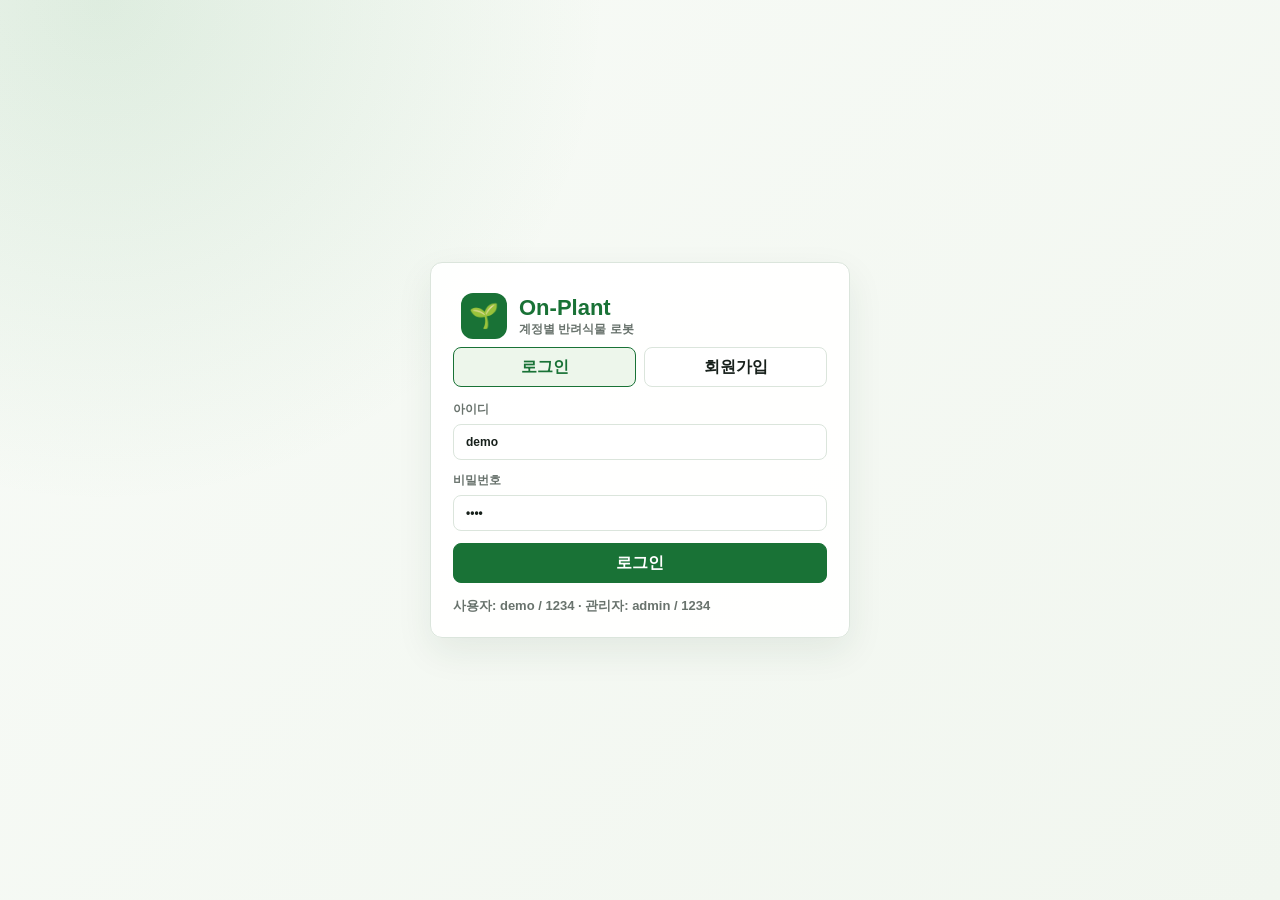
==== static/index.html @ 60b6fd69 "Initial server split" ====
<!doctype html>
<html lang="ko">
<head>
  <meta charset="utf-8">
  <meta name="viewport" content="width=device-width, initial-scale=1">
  <title>On-Plant</title>
  <link rel="stylesheet" href="/static/styles.css?v=web18">
</head>
<body>
  <section class="login-screen" id="loginScreen">
    <div class="login-card">
      <div class="brand login-brand"><div class="brand-mark">🌱</div><div><div class="brand-title">On-Plant</div><div class="brand-sub">계정별 반려식물 로봇</div></div></div>
      <div class="login-tabs"><button class="login-tab active" id="loginTab">로그인</button><button class="login-tab" id="registerTab">회원가입</button></div>
      <div class="login-form">
        <label>아이디<input id="loginUsername" autocomplete="username" value="demo"></label>
        <label>비밀번호<input id="loginPassword" type="password" autocomplete="current-password" value="1234"></label>
        <label class="register-only hidden">표시 이름<input id="displayName" value="사용자"></label>
        <label class="register-only hidden">식물 이름<input id="registerPlantName" value="하월시아"></label>
        <button class="primary" id="loginSubmit">로그인</button>
      </div>
      <p class="login-help">사용자: demo / 1234 · 관리자: admin / 1234</p>
    </div>
  </section>

  <div class="app hidden" id="appRoot">
    <aside class="sidebar">
      <div class="brand"><div class="brand-mark">🌱</div><div><div class="brand-title">On-Plant</div><div class="brand-sub">Robot Plant Care</div></div></div>
      <nav class="nav" id="mainNav">
        <button class="nav-item active" data-view="dashboard"><span class="nav-icon">🏠</span><span class="nav-label">대시보드</span></button>
        <button class="nav-item" data-view="live"><span class="nav-icon">📡</span><span class="nav-label">실시간 화면</span></button>
        <button class="nav-item" data-view="history"><span class="nav-icon">📈</span><span class="nav-label">센서 기록</span></button>
        <button class="nav-item" data-view="move"><span class="nav-icon">🧭</span><span class="nav-label">실행 로그</span></button>
        <button class="nav-item" data-view="control"><span class="nav-icon">🎛</span><span class="nav-label">제어/설정</span></button>
        <button class="nav-item" data-view="board"><span class="nav-icon">💬</span><span class="nav-label">관리 게시판</span></button>
        <button class="nav-item admin-only hidden" data-view="kiosk"><span class="nav-icon">🖥</span><span class="nav-label">키오스크</span></button>
        <button class="nav-item admin-only hidden" data-view="admin"><span class="nav-icon">🔗</span><span class="nav-label">계정/로봇</span></button>
      </nav>
      <div class="sidebar-foot"><div class="tiny-label">로그인 계정</div><strong id="currentUser">--</strong><button id="logoutButton" style="width:100%; margin-top:10px;">로그아웃</button></div>
    </aside>

    <main class="main">
      <header class="topbar"><div><h1 id="pageTitle">메인 대시보드</h1><p id="pageSub">하월시아 기준으로 식물 상태를 확인합니다.</p></div></header>

      <section class="view active" id="view-dashboard">
        <div class="plant-header"><div class="plant-avatar" id="plantAvatar"></div><div><div class="plant-title-line"><div class="plant-name" id="plantName">하월시아</div><button class="icon-edit" id="editPlantName" title="식물 이름과 사진 수정">✎</button></div><div class="robot-meta"><span class="muted" id="robotName">Raspbot A</span><span class="connection-pill offline" id="connectionPill">오프라인</span></div></div><div class="status-pill" id="statusPill">대기</div></div>
        <div class="dashboard-grid">
          <article class="panel summary-card"><h2>식물 상태 요약</h2><div class="status-line"><span class="face" id="statusEmoji">⏳</span><span>현재 상태 : <strong id="statusLevel">대기</strong></span></div><p id="statusMessage">아직 수신된 센서 데이터가 없습니다.</p></article>
          <article class="panel metric"><div class="metric-icon danger">🌡</div><div class="metric-title">온도</div><div class="metric-value"><span id="temperature">--</span>°C</div></article>
          <article class="panel metric"><div class="metric-icon water">💧</div><div class="metric-title">습도</div><div class="metric-value"><span id="humidity">--</span>%</div></article>
          <article class="panel recommend-card"><h2>관리 추천 메시지</h2><div class="recommend"><div class="bot-icon">🤖</div><div id="recommendation">라즈봇 센서 데이터가 들어오면 추천 메시지를 표시합니다.</div></div></article>
          <article class="panel metric"><div class="metric-icon sun">☀</div><div class="metric-title">조도</div><div class="metric-value"><span id="lux">--</span> lx</div></article>
          <article class="panel metric"><div class="metric-icon soil">🌱</div><div class="metric-title">토양수분</div><div class="metric-value"><span id="soil">--</span>%</div></article>
        </div>
        <div class="quick-grid single"><article class="panel plant-profile"><h2>식물 기준</h2><div class="info-list"><div><span>식물 종류</span><strong id="plantSpecies">하월시아</strong></div><div><span>일상 조도</span><strong id="dailyLuxRange">300~800 lux</strong></div><div><span>최적 탐색 조도</span><strong id="luxTarget">800~900 lux</strong></div><div><span>권장 온도</span><strong id="tempRange">18~28°C</strong></div><div><span>권장 습도</span><strong id="humidityRange">35~60%</strong></div><div><span>토양수분</span><strong id="soilRange">20~45%</strong></div></div><p class="profile-note hidden" id="plantNote"></p></article></div>
      </section>

      <section class="view" id="view-live">
        <div class="panel camera-panel"><div class="section-head"><h2>카메라 화면</h2><span class="pill" id="cameraState">카메라 대기</span></div><div class="video-box" id="videoBox"><div><div class="video-icon">📷</div><div id="cameraText">카메라 스트리밍은 로봇 카메라 연결 후 표시됩니다.</div></div></div></div>
        <div class="panel lidar-panel"><div class="section-head"><h2>LiDAR 실시간 맵</h2><div class="lidar-meta"><span id="lidarState">대기</span><span id="lidarUpdated">--</span></div></div><div class="live-phase-card" id="lidarPhaseCard"><div><span class="tiny-label">현재 단계</span><strong id="phaseLabel">대기</strong></div><div><span class="tiny-label">탐색 최고점</span><strong id="phaseBest">--</strong></div><div><span class="tiny-label">현재 오차</span><strong id="phaseLux">--</strong></div><div><span class="tiny-label">복귀 진행</span><strong id="phaseReturn">--</strong></div><div><span class="tiny-label">2차 탐색</span><strong id="phaseSeek">--</strong></div></div><canvas id="lidarCanvas" width="900" height="520"></canvas><div class="lidar-legend"><span><i class="dot robot"></i>로봇</span><span><i class="dot point"></i>감지점</span><span><i class="dot danger"></i>전방 위험</span></div></div>
      </section>

      <section class="view" id="view-history"><div class="panel"><div class="section-head"><div><h2>센서 기록</h2><p class="muted section-note">센서값은 실시간으로 수신하고, 기록은 10분 간격과 주요 상태 변화 시 저장합니다.</p></div><button id="clearHistory">기록 삭제</button></div><canvas id="historyChart" width="1100" height="260"></canvas><div class="table-wrap"><table><thead><tr><th>기록 순번</th><th>시간</th><th>조도</th><th>온도</th><th>습도</th><th>토양수분</th></tr></thead><tbody id="historyRows"></tbody></table></div></div></section>

      <section class="view" id="view-move"><div class="panel"><div class="section-head"><h2>실행 로그</h2><span class="muted">입력 명령과 FSM 상태 변화를 시간순으로 확인합니다.</span></div><div id="moveRows" class="log-list move-list"></div></div></section>

      <section class="view" id="view-control"><div class="control-grid single-column">
        <article class="panel"><h2>사용자 설정</h2><p class="muted section-note">일상적으로 사용하는 출력과 지역 설정입니다.</p><div class="form-grid"><label>스피커 음량<input id="speakerVolume" type="range" min="0" max="100"><output id="speakerVolumeValue">60%</output></label><label>화면 밝기<input id="displayBrightness" type="range" min="0" max="100"><output id="displayBrightnessValue">80%</output></label><label>기본 지역<input id="defaultRegion" maxlength="80" value="진주"></label></div><button class="primary" id="saveConfig">설정 저장</button></article>
      </div></section>

      <section class="view" id="view-board"><div class="board-layout">
        <article class="panel board-menu"><h2>목차</h2><button class="category active" data-category="전체">전체</button><button class="category" data-category="공지">공지</button><button class="category" data-category="자유게시판">자유게시판</button></article>
        <article class="panel board-list" id="boardList"><div class="section-head"><h2>게시글</h2><button class="primary" id="newPostButton">글쓰기</button></div><div id="posts" class="posts title-only"></div></article>
        <article class="panel post-detail hidden" id="postDetail"><div class="section-head"><h2 id="postDetailTitle">게시글</h2><button id="postDetailClose">목록</button></div><div class="post-detail-meta" id="postDetailMeta"></div><div class="post-detail-body" id="postDetailBody"></div><div class="editor-actions"><button id="postEditButton">수정</button><button id="postDeleteButton">삭제</button></div></article>
        <article class="panel post-editor hidden" id="postEditor"><h2 id="postEditorTitle">글쓰기</h2><div class="post-form"><input id="editingPostId" type="hidden"><label>분류<select id="postCategory"><option selected>공지</option><option>자유게시판</option></select></label><label>제목<input id="postTitle" placeholder="제목"></label><label>내용<textarea id="postBody" placeholder="관리 방법, 점검 기록, 문제 해결 내용을 적어두세요."></textarea></label><div class="editor-actions"><button class="primary" id="postSubmit">저장</button><button id="postCancel">취소</button></div></div></article>
      </div></section>

      <section class="view" id="view-admin">
        <div class="admin-grid">
          <article class="panel">
            <h2>계정 목록</h2>
            <div id="adminUsers" class="log-list"></div>
          </article>
          <article class="panel">
            <h2>로봇 연동</h2>
            <div class="form-grid single">
              <label>사용자 아이디<input id="linkUsername" placeholder="demo"></label>
              <label>로봇 고유코드<input id="linkCode" placeholder="OP-0000-0000"></label>
              <label>또는 로봇 ID<input id="linkRobotId" placeholder="raspbot-a"></label>
            </div>
            <div class="admin-actions">
              <button class="primary" id="linkRobotButton">연동 변경</button>
              <button id="openKioskMode">키오스크 모드 열기</button>
            </div>
            <p class="profile-note">라즈봇이 부팅 시 고유코드를 보내면 관리자가 해당 코드를 계정에 연결하는 흐름입니다.</p>
          </article>
          <article class="panel admin-wide">
            <h2>탐색 설정</h2>
            <p class="muted section-note">주행과 생육 기준에 직접 영향을 주는 관리자 전용 설정입니다.</p>
            <div class="form-grid">
              <label>탐색 시간(초)<input id="adminExploreSeconds" type="number" min="5" max="600"></label>
              <label>일상 조도 최소<input id="adminDailyLuxMin" type="number" min="0" max="20000"></label>
              <label>일상 조도 최대<input id="adminDailyLuxMax" type="number" min="0" max="20000"></label>
              <label>최적 탐색 조도 최소<input id="adminSearchLuxMin" type="number" min="0" max="20000"></label>
              <label>최적 탐색 조도 최대<input id="adminSearchLuxMax" type="number" min="0" max="20000"></label>
              <label>조도 과다 기준<input id="adminExcessLux" type="number" min="0" max="20000"></label>
            </div>
            <button class="primary" id="saveAdminConfig">탐색 설정 저장</button>
          </article>
          <article class="panel admin-wide">
            <h2>로봇 명령</h2>
            <div class="drive-command-row"><button class="primary" id="startLightSearch">최적 조도 탐색 시작</button><button class="danger-button" id="stopRobot">정지</button></div>
            <div class="chat-command"><label>텍스트 명령/대화<input id="chatCommandInput" placeholder="예: 오늘 상태 어때?"></label><button class="primary" id="sendChatCommand">전송</button></div>
            <div class="chat-reply hidden" id="chatReply"></div>
            <h2 class="sub-panel-title">명령 로그</h2><div id="commandRows" class="log-list"></div>
          </article>
        </div>
      </section>

      <section class="view" id="view-kiosk">
        <div class="kiosk-shell">
          <article class="panel kiosk-status-panel">
            <div class="section-head"><h2>실행 상태</h2><div class="kiosk-head-actions"><span class="pill" id="kioskUpdated">대기</span><button id="clearKioskLog">로그 초기화</button><button id="enterFullscreen">전체화면</button></div></div>
            <pre id="kioskStatusRows" class="kiosk-status">현재 상태: IDLE
최근 입력: 대기 중
현재 동작: STOP
현재 조도: --
목표 조도: --
최고 조도: --
현재 좌표: --
목표 좌표: --
실행 상태: 대기
남은 시간: --
장애물 상태: clear</pre>
          </article>
          <article class="panel kiosk-log-panel">
            <div class="section-head"><h2>실행 로그</h2><span class="muted">명령과 FSM 상태 변화</span></div>
            <pre id="kioskLogRows" class="kiosk-terminal">입력 대기 상태입니다.</pre>
          </article>
          <article class="panel kiosk-map-panel">
            <div class="section-head"><h2>LiDAR 실시간 맵</h2><span class="muted" id="kioskObstacle">장애물 대기</span></div>
            <canvas id="kioskLidarCanvas" width="720" height="760"></canvas>
            <div class="lidar-legend"><span><i class="dot robot"></i>로봇</span><span><i class="dot point"></i>감지점</span><span><i class="dot danger"></i>전방 위험</span></div>
          </article>
        </div>
      </section>
    </main>
  </div>

  <div class="modal-backdrop hidden" id="profileModal"><div class="modal"><div class="section-head"><h2>프로필 편집</h2><button id="profileCancel">닫기</button></div><div class="profile-edit"><div class="profile-preview" id="profilePreview"></div><div class="profile-fields"><label>식물 이름<input id="profilePlantName" maxlength="64"></label><label>프로필 사진<input id="profileImage" type="file" accept="image/*"></label><div class="editor-actions"><button class="primary" id="profileSave">저장</button><button id="profileImageClear">사진 제거</button></div></div></div></div></div>
  <div class="toast" id="toast">저장되었습니다.</div>
  <script src="/static/app.js?v=web18"></script>
</body>
</html>
---- static/styles.css ----
:root {
  color-scheme: light;
  --bg: #f5f8f3;
  --panel: #ffffff;
  --soft: #edf6eb;
  --ink: #17201b;
  --muted: #69736d;
  --line: #dbe5dc;
  --green: #197236;
  --green-2: #2f8c4a;
  --yellow: #f2a400;
  --blue: #2d9cdb;
  --soil: #8a572d;
  --danger: #bd4747;
  --shadow: 0 14px 36px rgba(28, 62, 38, 0.08);
}

* {
  box-sizing: border-box;
}

body {
  margin: 0;
  background:
    radial-gradient(circle at 8% 0%, rgba(67, 151, 82, 0.14), transparent 34%),
    linear-gradient(135deg, #f8fbf7, #f1f6ef);
  color: var(--ink);
  font-family: Arial, Helvetica, sans-serif;
}

.hidden {
  display: none !important;
}

button,
input,
textarea,
select {
  font: inherit;
}

button {
  min-height: 40px;
  border: 1px solid var(--line);
  border-radius: 8px;
  background: #fff;
  color: var(--ink);
  padding: 0 14px;
  font-weight: 800;
  cursor: pointer;
}

button.primary {
  border-color: var(--green);
  background: var(--green);
  color: #fff;
}

input,
textarea,
select {
  width: 100%;
  border: 1px solid var(--line);
  border-radius: 8px;
  background: #fff;
  color: var(--ink);
  padding: 10px 12px;
  outline-color: var(--green);
}

input[type="range"] {
  padding: 0;
}

textarea {
  min-height: 122px;
  resize: vertical;
}

h1,
h2,
p {
  margin-top: 0;
}

.login-screen {
  min-height: 100vh;
  display: grid;
  place-items: center;
  padding: 24px;
}

.login-card {
  width: min(420px, 100%);
  border: 1px solid var(--line);
  border-radius: 12px;
  background: rgba(255, 255, 255, 0.96);
  box-shadow: var(--shadow);
  padding: 22px;
}

.login-brand {
  padding: 0 0 18px;
}

.login-tabs {
  display: grid;
  grid-template-columns: 1fr 1fr;
  gap: 8px;
  margin-bottom: 14px;
}

.login-tab.active {
  border-color: var(--green);
  background: var(--soft);
  color: var(--green);
}

.login-form {
  display: grid;
  gap: 12px;
}

.login-help {
  margin: 14px 0 0;
  color: var(--muted);
  font-size: 13px;
  font-weight: 800;
}

.app {
  min-height: 100vh;
  display: grid;
  grid-template-columns: 244px minmax(0, 1fr);
}

.sidebar {
  position: sticky;
  top: 0;
  height: 100vh;
  padding: 18px 14px;
  border-right: 1px solid var(--line);
  background: rgba(255, 255, 255, 0.92);
  display: flex;
  flex-direction: column;
  gap: 18px;
}

.brand {
  display: flex;
  align-items: center;
  gap: 12px;
  padding: 8px;
}

.brand-mark {
  width: 46px;
  height: 46px;
  border-radius: 12px;
  background: var(--green);
  color: #fff;
  display: grid;
  place-items: center;
  font-size: 24px;
}

.brand-title {
  color: var(--green);
  font-size: 22px;
  font-weight: 900;
}

.brand-sub {
  color: var(--muted);
  font-size: 12px;
  font-weight: 800;
}

.nav {
  display: grid;
  gap: 8px;
}

.nav-item {
  width: 100%;
  display: grid;
  grid-template-columns: 34px minmax(0, 1fr);
  align-items: center;
  justify-content: flex-start;
  text-align: left;
  background: transparent;
}

.nav-icon {
  width: 24px;
  display: inline-grid;
  place-items: center;
  line-height: 1;
  text-align: center;
}

.nav-label {
  min-width: 0;
}

.nav-item.active {
  border-color: #bcd7c0;
  background: var(--soft);
  color: var(--green);
}

.sidebar-foot {
  margin-top: auto;
  padding: 12px;
  border: 1px solid var(--line);
  border-radius: 10px;
  background: #fbfdfb;
}

.tiny-label {
  color: var(--muted);
  font-size: 12px;
  font-weight: 900;
  margin-bottom: 8px;
}

.main {
  width: min(1180px, calc(100% - 28px));
  margin: 0 auto;
  padding: 18px 0 36px;
}

.topbar {
  min-height: 92px;
  display: flex;
  justify-content: space-between;
  align-items: center;
  gap: 16px;
}

.topbar h1 {
  margin-bottom: 8px;
  font-size: 29px;
  letter-spacing: 0;
}

.topbar p {
  margin-bottom: 0;
  color: var(--muted);
  font-weight: 700;
}

.top-actions {
  display: flex;
  gap: 8px;
  flex-wrap: wrap;
  justify-content: flex-end;
}

.view {
  display: none;
}

.view.active {
  display: block;
}

.panel,
.plant-header {
  border: 1px solid var(--line);
  border-radius: 10px;
  background: rgba(255, 255, 255, 0.96);
  box-shadow: var(--shadow);
}

.panel {
  padding: 18px;
}

.panel h2 {
  color: var(--green);
  margin-bottom: 16px;
  font-size: 20px;
  letter-spacing: 0;
}

.plant-header {
  min-height: 86px;
  display: flex;
  align-items: center;
  gap: 14px;
  padding: 16px 18px;
  background: linear-gradient(90deg, #edf7eb, #fbfdfb);
}

.plant-avatar {
  width: 54px;
  height: 54px;
  border-radius: 50%;
  border: 1px solid #c5d7c7;
  background:
    radial-gradient(circle at 34px 16px, #77c969 0 8px, transparent 9px),
    radial-gradient(circle at 18px 31px, #3e914b 0 11px, transparent 12px),
    radial-gradient(circle at 30px 36px, #245e31 0 12px, transparent 13px),
    #d8e6d5;
  background-size: cover;
  background-position: center;
}

.plant-avatar.has-image {
  background-color: #fff;
  background-repeat: no-repeat;
}

.plant-name {
  color: var(--green);
  font-size: 24px;
  font-weight: 900;
}

.plant-title-line {
  display: flex;
  align-items: center;
  gap: 8px;
}

.icon-edit {
  width: 34px;
  min-height: 34px;
  padding: 0;
  border-radius: 50%;
  color: var(--green);
  background: #f7fbf6;
}

.muted {
  color: var(--muted);
  font-weight: 700;
}

.status-pill {
  margin-left: auto;
  min-width: 78px;
  min-height: 34px;
  display: grid;
  place-items: center;
  border-radius: 999px;
  background: #eef2ee;
  color: var(--muted);
  font-weight: 900;
}

.status-pill.good {
  background: #e5f6e8;
  color: var(--green);
}

.status-pill.warn {
  background: #fff5d8;
  color: #8a6400;
}

.dashboard-grid {
  display: grid;
  grid-template-columns: 1.12fr 0.84fr 0.84fr;
  gap: 14px;
  margin-top: 14px;
}

.summary-card,
.recommend-card {
  min-height: 162px;
}

.status-line {
  display: flex;
  align-items: center;
  gap: 14px;
  font-size: 18px;
}

.face {
  width: 46px;
  height: 46px;
  display: grid;
  place-items: center;
  border-radius: 50%;
  background: #89d918;
  font-size: 25px;
}

.summary-card p {
  margin: 16px 0 0 60px;
  line-height: 1.7;
  font-weight: 700;
}

.recommend {
  display: grid;
  grid-template-columns: 54px 1fr;
  align-items: center;
  gap: 14px;
  line-height: 1.7;
  font-weight: 800;
}

.bot-icon {
  width: 54px;
  height: 54px;
  border: 1px solid var(--line);
  border-radius: 12px;
  background: #f2f5f4;
  display: grid;
  place-items: center;
  font-size: 30px;
}

.metric {
  display: flex;
  min-height: 162px;
  flex-direction: column;
  align-items: center;
  justify-content: center;
  text-align: center;
  gap: 10px;
}

.metric-icon {
  width: 50px;
  height: 50px;
  display: grid;
  place-items: center;
  border: 1px solid var(--line);
  border-radius: 12px;
  font-size: 30px;
}

.metric-icon.danger {
  color: var(--danger);
}

.metric-icon.water {
  color: var(--blue);
}

.metric-icon.sun {
  color: var(--yellow);
}

.metric-icon.soil {
  color: var(--soil);
}

.metric-title {
  font-size: 17px;
  font-weight: 900;
}

.metric-value {
  font-size: 31px;
  line-height: 1;
  font-weight: 500;
}

.range {
  font-size: 14px;
  font-weight: 700;
}

.quick-grid,
.control-grid,
.board-grid,
.robot-grid {
  display: grid;
  grid-template-columns: 1fr 1fr;
  gap: 14px;
  margin-top: 14px;
}

.quick-grid.single {
  grid-template-columns: 1fr;
}

.control-grid.single-column {
  grid-template-columns: minmax(0, 760px);
}

.info-list {
  display: grid;
  gap: 10px;
}

.info-list > div {
  display: flex;
  justify-content: space-between;
  gap: 12px;
  padding: 9px 0;
  border-bottom: 1px solid #edf1ee;
}

.info-list > div:last-child {
  border-bottom: 0;
}

.info-list span {
  color: var(--muted);
  font-weight: 900;
}

.button-grid {
  display: grid;
  grid-template-columns: repeat(2, minmax(0, 1fr));
  gap: 10px;
}

.section-head {
  display: flex;
  justify-content: space-between;
  align-items: center;
  gap: 12px;
  margin-bottom: 10px;
}

.section-head h2 {
  margin-bottom: 0;
}

.video-box {
  min-height: 480px;
  border: 1px solid var(--line);
  border-radius: 8px;
  background:
    linear-gradient(135deg, rgba(25, 114, 54, 0.12), rgba(45, 156, 219, 0.14)),
    repeating-linear-gradient(90deg, #f9fbfa 0 14px, #f0f6f1 14px 28px);
  display: grid;
  place-items: center;
  text-align: center;
  color: var(--green);
  font-size: 20px;
  font-weight: 900;
  overflow: hidden;
}

.video-box img {
  width: 100%;
  height: 100%;
  object-fit: contain;
  background: #111;
}

.video-icon {
  font-size: 54px;
  margin-bottom: 10px;
}

canvas {
  width: 100%;
  height: 260px;
  max-width: 100%;
  display: block;
  border: 1px solid var(--line);
  border-radius: 8px;
  background: #fff;
}

.table-wrap {
  margin-top: 14px;
  overflow-x: auto;
}

table {
  width: 100%;
  border-collapse: collapse;
  font-size: 13px;
}

th,
td {
  padding: 10px 12px;
  border-bottom: 1px solid var(--line);
  white-space: nowrap;
  text-align: left;
}

th {
  color: var(--muted);
  background: #fbfdfb;
  font-size: 12px;
  text-transform: uppercase;
}

.form-grid {
  display: grid;
  grid-template-columns: 1fr 1fr;
  gap: 12px;
  margin-bottom: 14px;
}

.form-grid.single {
  grid-template-columns: 1fr;
}

label {
  color: var(--muted);
  font-size: 12px;
  font-weight: 900;
}

label output {
  display: inline-block;
  min-width: 44px;
  margin-left: 8px;
  color: var(--green);
  font-size: 13px;
}

label > input,
label > select {
  margin-top: 6px;
}

.wide {
  grid-column: 1 / -1;
}

.log-list,
.posts,
.robot-cards {
  display: grid;
  gap: 10px;
  max-height: 420px;
  overflow: auto;
}

.log-item,
.post,
.robot-card {
  border: 1px solid var(--line);
  border-radius: 8px;
  background: #fbfdfb;
  padding: 12px;
}

.post-card {
  cursor: pointer;
  transition: border-color 140ms ease, transform 140ms ease;
}

.post-card:hover,
.post-card:focus {
  border-color: var(--green);
  transform: translateY(-1px);
  outline: none;
}

.post-title,
.robot-card strong {
  display: block;
  margin-bottom: 6px;
  color: var(--ink);
  font-weight: 900;
}

.post-body {
  color: #303b35;
  line-height: 1.6;
}

.meta {
  margin-top: 8px;
  color: var(--muted);
  font-size: 12px;
  font-weight: 800;
}

.post-form {
  display: grid;
  gap: 10px;
}

.board-layout {
  display: grid;
  grid-template-columns: 190px minmax(0, 1fr);
  gap: 14px;
}

.board-menu {
  align-self: start;
  display: grid;
  gap: 8px;
}

.category {
  width: 100%;
  text-align: left;
}

.category.active {
  border-color: var(--green);
  background: var(--soft);
  color: var(--green);
}

.post-editor {
  grid-column: 2;
}

.post-top {
  display: flex;
  align-items: center;
  justify-content: space-between;
  gap: 10px;
  margin-bottom: 8px;
}

.category-badge {
  display: inline-flex;
  align-items: center;
  min-height: 24px;
  border-radius: 999px;
  background: var(--soft);
  color: var(--green);
  padding: 0 9px;
  font-size: 12px;
  font-weight: 900;
}

.post-edit {
  min-height: 30px;
  padding: 0 10px;
  font-size: 12px;
}

.post-open {
  color: var(--green);
  font-size: 12px;
  font-weight: 900;
}

.post-detail {
  grid-column: 2;
}

.post-detail-meta {
  margin-bottom: 14px;
  color: var(--muted);
  font-size: 13px;
  font-weight: 800;
}

.post-detail-body {
  white-space: pre-wrap;
  line-height: 1.75;
  font-size: 15px;
}

.editor-actions {
  display: flex;
  gap: 8px;
  justify-content: flex-end;
}

.modal-backdrop {
  position: fixed;
  inset: 0;
  z-index: 50;
  display: grid;
  place-items: center;
  background: rgba(18, 28, 22, 0.38);
  padding: 18px;
}

.modal {
  width: min(560px, 100%);
  border: 1px solid var(--line);
  border-radius: 12px;
  background: #fff;
  box-shadow: 0 24px 60px rgba(12, 28, 18, 0.22);
  padding: 18px;
}

.profile-edit {
  display: grid;
  grid-template-columns: 126px 1fr;
  gap: 18px;
  align-items: start;
}

.profile-preview {
  width: 126px;
  height: 126px;
  border: 1px solid var(--line);
  border-radius: 14px;
  background:
    radial-gradient(circle at 78px 38px, #77c969 0 18px, transparent 19px),
    radial-gradient(circle at 42px 72px, #3e914b 0 24px, transparent 25px),
    radial-gradient(circle at 74px 78px, #245e31 0 26px, transparent 27px),
    #d8e6d5;
  background-size: cover;
  background-position: center;
}

.profile-preview.has-image {
  background-color: #fff;
  background-repeat: no-repeat;
}

.profile-fields {
  display: grid;
  gap: 12px;
}

.toast {
  position: fixed;
  right: 18px;
  bottom: 18px;
  border-radius: 8px;
  background: #17201b;
  color: #fff;
  padding: 12px 14px;
  opacity: 0;
  transform: translateY(10px);
  pointer-events: none;
  transition: opacity 160ms ease, transform 160ms ease;
  font-weight: 900;
}

.toast.show {
  opacity: 1;
  transform: translateY(0);
}

.lidar-panel {
  margin-top: 14px;
}

.lidar-meta {
  display: flex;
  gap: 8px;
  flex-wrap: wrap;
  justify-content: flex-end;
  color: var(--muted);
  font-size: 13px;
  font-weight: 900;
}

.live-phase-card {
  display: grid;
  grid-template-columns: repeat(5, minmax(0, 1fr));
  gap: 8px;
  margin: 10px 0;
}

.live-phase-card > div {
  min-height: 72px;
  border: 1px solid var(--line);
  border-radius: 8px;
  background: #fbfdfb;
  padding: 10px;
  display: grid;
  align-content: center;
  gap: 5px;
}

.live-phase-card strong {
  min-width: 0;
  color: var(--ink);
  font-size: 15px;
  line-height: 1.25;
  word-break: keep-all;
}

#lidarCanvas {
  width: 100%;
  height: min(56vw, 520px);
  min-height: 320px;
  display: block;
  border: 1px solid var(--line);
  border-radius: 8px;
  background: #fbfdfb;
}

.lidar-legend {
  display: flex;
  gap: 14px;
  flex-wrap: wrap;
  margin-top: 10px;
  color: var(--muted);
  font-size: 13px;
  font-weight: 900;
}

.dot {
  width: 10px;
  height: 10px;
  display: inline-block;
  border-radius: 50%;
  margin-right: 6px;
  vertical-align: middle;
}

.dot.robot {
  background: var(--green);
}

.dot.point {
  background: var(--blue);
}

.dot.danger {
  background: var(--danger);
}

@media (max-width: 1020px) {
  .app {
    grid-template-columns: 1fr;
  }

  .sidebar {
    position: static;
    height: auto;
    border-right: 0;
    border-bottom: 1px solid var(--line);
  }

  .nav {
    grid-template-columns: repeat(3, minmax(0, 1fr));
  }

  .sidebar-foot {
    display: none;
  }

  .dashboard-grid,
  .quick-grid,
  .control-grid,
  .board-grid,
  .robot-grid,
  .board-layout {
    grid-template-columns: 1fr;
  }

  .live-phase-card {
    grid-template-columns: repeat(2, minmax(0, 1fr));
  }

  .post-editor {
    grid-column: auto;
  }

  .post-detail {
    grid-column: auto;
  }
}

@media (max-width: 620px) {
  body {
    overflow-x: hidden;
  }

  .login-screen {
    padding: 12px;
  }

  .app {
    width: 100%;
  }

  .sidebar {
    padding: 10px;
    gap: 10px;
  }

  .brand {
    padding: 4px;
  }

  .brand-mark {
    width: 38px;
    height: 38px;
    border-radius: 10px;
    font-size: 20px;
  }

  .brand-title {
    font-size: 18px;
  }

  .brand-sub {
    font-size: 10px;
  }

  .main {
    width: min(100% - 14px, 1180px);
    padding-top: 10px;
  }

  .topbar h1 {
    font-size: 28px;
  }

  .topbar,
  .plant-header {
    align-items: flex-start;
    flex-direction: column;
  }

  .top-actions,
  .top-actions button {
    width: 100%;
  }

  .nav {
    grid-template-columns: 1fr 1fr;
    gap: 6px;
  }

  .nav-item {
    min-height: 44px;
    grid-template-columns: 28px minmax(0, 1fr);
    padding: 0 10px;
  }

  .form-grid,
  .button-grid,
  .profile-edit {
    grid-template-columns: 1fr;
  }

  .status-pill {
    margin-left: 0;
  }

  .summary-card p {
    margin-left: 0;
  }

  .live-phase-card {
    grid-template-columns: 1fr;
  }

  .panel {
    padding: 16px;
  }

  .metric-value {
    font-size: 34px;
  }

  .drive-command-row,
  .chat-command {
    grid-template-columns: 1fr;
  }

  .board-layout {
    gap: 10px;
  }

  .video-box {
    min-height: 220px;
  }

  #lidarCanvas {
    min-height: 260px;
    height: 72vw;
  }
}


.top-actions { display: none; }
.pill { display: inline-flex; align-items: center; min-height: 28px; border-radius: 999px; background: var(--soft); color: var(--green); padding: 0 10px; font-size: 12px; font-weight: 900; }
.profile-note { margin: 14px 0 0; color: var(--muted); font-weight: 800; line-height: 1.6; }
.camera-on { background: #101512; color: #dff1dd; }
.camera-on::before { content: ""; width: min(78%, 680px); aspect-ratio: 16 / 9; border: 1px solid rgba(255,255,255,.28); border-radius: 8px; background: linear-gradient(135deg, rgba(45,156,219,.24), rgba(25,114,54,.28)); position: absolute; }
.video-box { position: relative; }
.video-box > div { position: relative; z-index: 1; }
.control-grid, .admin-grid { align-items: start; }
.admin-grid { display: grid; grid-template-columns: 1fr 1fr; gap: 14px; }
.admin-wide { grid-column: 1 / -1; }
.admin-actions { display: grid; grid-template-columns: 1fr 1fr; gap: 8px; }
.kiosk-head-actions { display: flex; align-items: center; justify-content: flex-end; flex-wrap: wrap; gap: 8px; }
.kiosk-head-actions button { min-height: 32px; padding: 0 10px; font-size: 12px; }
.remote-row { display: grid; grid-template-columns: repeat(3, minmax(0, 1fr)); gap: 8px; margin-bottom: 12px; }
.drive-command-row { display: grid; grid-template-columns: 1fr 1fr; gap: 10px; margin-bottom: 12px; }
.chat-command { display: grid; grid-template-columns: minmax(0, 1fr) auto; align-items: end; gap: 10px; margin: 14px 0 12px; }
.chat-reply { border: 1px solid var(--line); border-radius: 8px; background: #fbfdfb; color: var(--ink); padding: 12px 14px; font-weight: 800; line-height: 1.55; margin-bottom: 12px; }
.danger-button { border-color: var(--danger); background: var(--danger); color: #fff; }
.sub-panel-title { margin-top: 18px; padding-top: 16px; border-top: 1px solid var(--line); }
.title-only .post-body, .title-only .post-open { display: none; }
.post.compact { padding: 14px 16px; }
.move-list .log-item strong { color: var(--green); }
.move-list .log-item.input strong { color: #0b5cad; }
.move-list .log-item.fsm strong { color: var(--green); }
@media (max-width: 1020px) { .admin-grid { grid-template-columns: 1fr; } }

.robot-meta {
  display: flex;
  align-items: center;
  flex-wrap: wrap;
  gap: 8px;
}

.connection-pill {
  display: inline-flex;
  align-items: center;
  min-height: 24px;
  padding: 0 9px;
  border-radius: 999px;
  font-size: 11px;
  font-weight: 900;
}

.connection-pill.online {
  color: #12632d;
  background: #e2f3e5;
}

.connection-pill.offline,
.status-pill.offline {
  color: #7c2f2f;
  background: #f8e2e2;
}

.section-note {
  margin: 4px 0 0;
  font-size: 12px;
}

.kiosk-shell {
  width: min(720px, 100%);
  height: calc(100vh - 124px);
  min-height: 760px;
  margin: 0 auto;
  display: grid;
  grid-template-rows: max-content minmax(240px, 0.35fr) minmax(420px, 0.65fr);
  gap: 14px;
}

.kiosk-status-panel,
.kiosk-log-panel,
.kiosk-map-panel {
  min-height: 0;
  display: flex;
  flex-direction: column;
}

.kiosk-status {
  min-height: 0;
  flex: 0 0 auto;
  overflow: visible;
  border-left: 4px solid var(--green);
  background: #f6faf6;
  color: var(--ink);
  padding: 12px 16px;
  margin: 0;
  white-space: pre-wrap;
  font-family: Consolas, "Courier New", monospace;
  font-size: 15px;
  line-height: 1.5;
  font-weight: 800;
}

.kiosk-terminal {
  min-height: 0;
  flex: 1;
  overflow: auto;
  border: 1px solid var(--line);
  border-radius: 8px;
  background: #101512;
  color: #dff1dd;
  padding: 14px 16px;
  margin: 0;
  white-space: pre-wrap;
  word-break: keep-all;
  font-family: Consolas, "Courier New", monospace;
  font-size: 15px;
  line-height: 1.55;
  font-weight: 800;
}

#kioskLidarCanvas {
  flex: 1;
  height: auto;
  min-height: 420px;
}

.kiosk-fullscreen .app {
  grid-template-columns: 1fr;
}

.kiosk-fullscreen .sidebar,
.kiosk-fullscreen .topbar {
  display: none;
}

.kiosk-fullscreen .main {
  width: 100%;
  height: 100vh;
  padding: 10px;
}

.kiosk-fullscreen .kiosk-shell {
  height: calc(100vh - 20px);
  min-height: 0;
}

@media (max-width: 820px) {
  .kiosk-shell {
    height: auto;
    min-height: 0;
    grid-template-rows: auto auto auto;
  }

  #kioskLidarCanvas {
    min-height: 420px;
  }
}

@media (max-width: 620px) {
  .kiosk-status,
  .kiosk-terminal {
    font-size: 13px;
  }

  #kioskLidarCanvas {
    min-height: 360px;
  }
}


.display-auto-note {
  min-height: 66px;
  border: 1px solid var(--line);
  border-radius: 8px;
  background: #fbfdfb;
  padding: 10px 12px;
  display: grid;
  align-content: center;
  gap: 4px;
}

.display-auto-note strong {
  color: var(--green);
  font-size: 14px;
  font-weight: 900;
}

.display-auto-note span {
  color: var(--muted);
  font-size: 12px;
  font-weight: 800;
  line-height: 1.45;
}
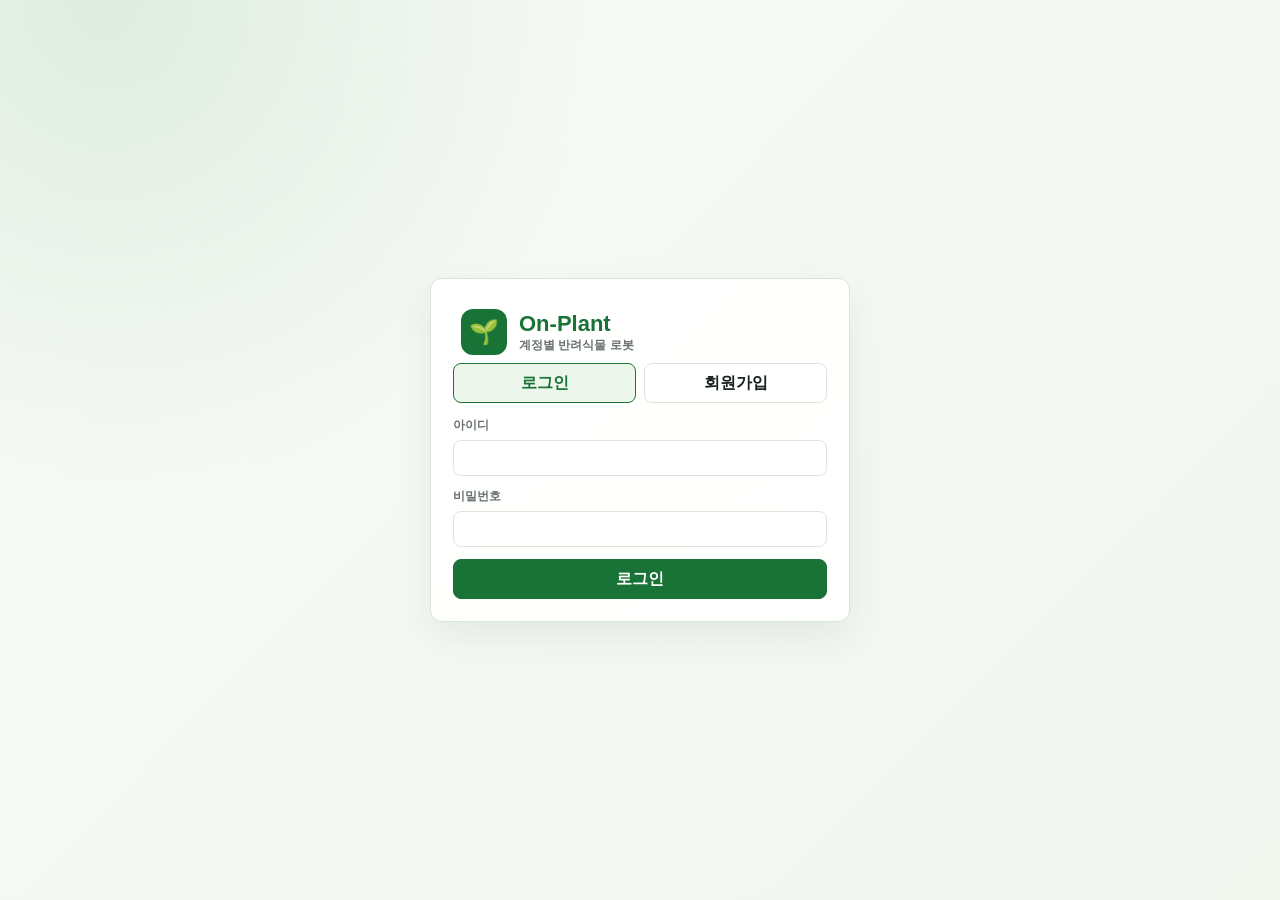
==== commit d8952aaa: "Tighten web auth and kiosk layout" ====
--- a/static/index.html
+++ b/static/index.html
@@ -4,7 +4,7 @@
   <meta charset="utf-8">
   <meta name="viewport" content="width=device-width, initial-scale=1">
   <title>On-Plant</title>
-  <link rel="stylesheet" href="/static/styles.css?v=web18">
+  <link rel="stylesheet" href="/static/styles.css?v=web19">
 </head>
 <body>
   <section class="login-screen" id="loginScreen">
@@ -12,13 +12,12 @@
       <div class="brand login-brand"><div class="brand-mark">🌱</div><div><div class="brand-title">On-Plant</div><div class="brand-sub">계정별 반려식물 로봇</div></div></div>
       <div class="login-tabs"><button class="login-tab active" id="loginTab">로그인</button><button class="login-tab" id="registerTab">회원가입</button></div>
       <div class="login-form">
-        <label>아이디<input id="loginUsername" autocomplete="username" value="demo"></label>
-        <label>비밀번호<input id="loginPassword" type="password" autocomplete="current-password" value="1234"></label>
+        <label>아이디<input id="loginUsername" autocomplete="username"></label>
+        <label>비밀번호<input id="loginPassword" type="password" autocomplete="current-password"></label>
         <label class="register-only hidden">표시 이름<input id="displayName" value="사용자"></label>
         <label class="register-only hidden">식물 이름<input id="registerPlantName" value="하월시아"></label>
         <button class="primary" id="loginSubmit">로그인</button>
       </div>
-      <p class="login-help">사용자: demo / 1234 · 관리자: admin / 1234</p>
     </div>
   </section>
 
@@ -148,6 +147,6 @@
 
   <div class="modal-backdrop hidden" id="profileModal"><div class="modal"><div class="section-head"><h2>프로필 편집</h2><button id="profileCancel">닫기</button></div><div class="profile-edit"><div class="profile-preview" id="profilePreview"></div><div class="profile-fields"><label>식물 이름<input id="profilePlantName" maxlength="64"></label><label>프로필 사진<input id="profileImage" type="file" accept="image/*"></label><div class="editor-actions"><button class="primary" id="profileSave">저장</button><button id="profileImageClear">사진 제거</button></div></div></div></div></div>
   <div class="toast" id="toast">저장되었습니다.</div>
-  <script src="/static/app.js?v=web18"></script>
+  <script src="/static/app.js?v=web19"></script>
 </body>
 </html>
--- a/static/styles.css
+++ b/static/styles.css
@@ -1132,7 +1132,7 @@
   min-height: 760px;
   margin: 0 auto;
   display: grid;
-  grid-template-rows: max-content minmax(240px, 0.35fr) minmax(420px, 0.65fr);
+  grid-template-rows: auto minmax(280px, 0.45fr) minmax(480px, 0.55fr);
   gap: 14px;
 }
 
@@ -1155,8 +1155,8 @@
   margin: 0;
   white-space: pre-wrap;
   font-family: Consolas, "Courier New", monospace;
-  font-size: 15px;
-  line-height: 1.5;
+  font-size: 14px;
+  line-height: 1.35;
   font-weight: 800;
 }
 
@@ -1202,6 +1202,12 @@
 .kiosk-fullscreen .kiosk-shell {
   height: calc(100vh - 20px);
   min-height: 0;
+  grid-template-rows: auto minmax(320px, 0.48fr) minmax(520px, 0.52fr);
+}
+
+.kiosk-fullscreen .kiosk-status {
+  column-count: 2;
+  column-gap: 28px;
 }
 
 @media (max-width: 820px) {
